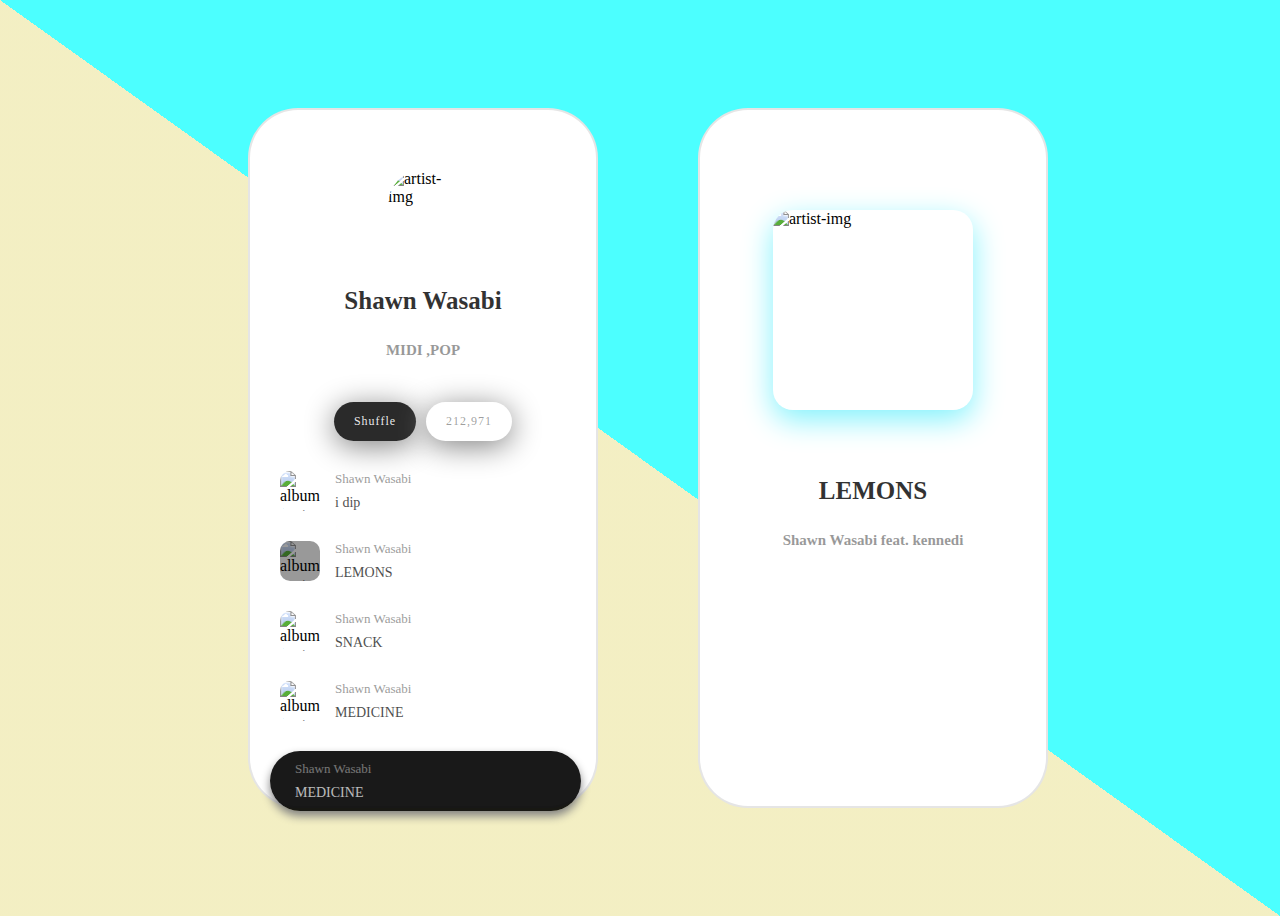
==== challenge4/index.html @ ba96bcb3 "challenge4 Left Screen" ====
<!DOCTYPE html>
<html>
    <head>
        <meta charset="utf-8" />
        <meta name="viewport" content="width=device-width" />
        <title>You Are Awesome!</title>
        <link rel="stylesheet" href="https://cdn.jsdelivr.net/npm/reset-css@5.0.1/reset.min.css" />
        <link rel="stylesheet" href="https://cdn.jsdelivr.net/gh/FortAwesome/Font-Awesome@5.14.0/css/all.min.css" />
        <link rel="stylesheet" href="css/style.css" />
    </head>
    <body>
        <div class="phone-screens">
            <div class="phone-screen">
                <header class="screen-header">
                    <a href=""><i class="fas fa-arrow-left"></i></a>
                    <a href=""><i class="fas fa-search"></i></a>
                </header>
                <main class="phone-main">
                    <div class="phone-main__info-section">
                        <img
                            class="phone-main__info-img"
                            src="https://cdna.artstation.com/p/assets/images/images/006/881/524/large/adrian-ramos-shawn-wasabi.jpg?1501955681"
                            alt="artist-img"
                        />
                        <h1 class="phone-main__info-title">Shawn Wasabi</h1>
                        <h2 class="phone-main__info-subtitle">MIDI ,POP</h2>
                    </div>

                    <div class="phone-main__button-section">
                        <div class="phone-main__button">
                            <span><i class="fas fa-random fa-lg"></i></span>
                            <span>Shuffle</span>
                        </div>
                        <div class="phone-main__button">
                            <span class="phone-main__btn-heart"><i class="fas fa-heart fa-lg"></i></span>
                            <span class="phone-main__btn-count">212,971</span>
                        </div>
                    </div>

                    <div class="phone-main__playlist-section">
                        <div class="phone-main__playlist">
                            <img
                                class="phone-main__playlist-img"
                                src="https://i.ytimg.com/vi/2JB37WZU62Q/maxresdefault.jpg"
                                alt="album-img"
                            />
                            <div class="phone-main__playlist-right">
                                <div class="phone-main__playlist-text">
                                    <span class="phone-main__playlist-title">Shawn Wasabi</span>
                                    <span class="phone-main__playlist-subtitle">i dip</span>
                                </div>
                                <a href=""><i class="fas fa-ellipsis-v"></i></a>
                            </div>
                        </div>
                        <div class="phone-main__playlist">
                            <img
                                class="phone-main__playlist-img"
                                src="https://image.bugsm.co.kr/album/images/500/9703/970385.jpg"
                                alt="album-img"
                            />
                            <div class="phone-main__playlist-playing">
                                <i class="fas fa-play"></i>
                            </div>
                            <div class="phone-main__playlist-right">
                                <div class="phone-main__playlist-text">
                                    <span class="phone-main__playlist-title">Shawn Wasabi</span>
                                    <span class="phone-main__playlist-subtitle">LEMONS</span>
                                </div>
                                <a href=""><i class="fas fa-ellipsis-v"></i></a>
                            </div>
                        </div>
                        <div class="phone-main__playlist">
                            <img
                                class="phone-main__playlist-img"
                                src="https://image.bugsm.co.kr/album/images/500/9483/948334.jpg"
                                alt="album-img"
                            />
                            <div class="phone-main__playlist-right">
                                <div class="phone-main__playlist-text">
                                    <span class="phone-main__playlist-title">Shawn Wasabi</span>
                                    <span class="phone-main__playlist-subtitle">SNACK</span>
                                </div>
                                <a href=""><i class="fas fa-ellipsis-v"></i></a>
                            </div>
                        </div>
                        <div class="phone-main__playlist">
                            <img
                                class="phone-main__playlist-img"
                                src="http://image.genie.co.kr/Y/IMAGE/IMG_ALBUM/081/561/138/81561138_1599120928118_1_600x600.JPG"
                                alt="album-img"
                            />
                            <div class="phone-main__playlist-right">
                                <div class="phone-main__playlist-text">
                                    <span class="phone-main__playlist-title">Shawn Wasabi</span>
                                    <span class="phone-main__playlist-subtitle">MEDICINE</span>
                                </div>
                                <a href=""><i class="fas fa-ellipsis-v"></i></a>
                            </div>
                        </div>
                    </div>

                    <div class="phone-main__playing-section">
                        <div class="phone-main__playing-section--title">
                            <div class="phone-main__playlist-text">
                                <span class="phone-main__playlist-title">Shawn Wasabi</span>
                                <span class="phone-main__playlist-subtitle">MEDICINE</span>
                            </div>
                        </div>
                        <div class="phone-main__playing-section--button">
                            <a href=""><i class="fas fa-angle-double-left fa-lg"></i></a>
                            <a href=""><i class="fas fa-pause fa-lg"></i></a>
                            <a href=""><i class="fas fa-angle-double-right fa-lg"></i></a>
                        </div>
                        <div class="phone-main__playing-section--background"></div>
                    </div>
                </main>
            </div>

            <div class="phone-screen">
                <header class="screen-header">
                    <a href=""><i class="fas fa-arrow-left"></i></a>
                    <a href=""><i class="fas fa-ellipsis-v"></i></a>
                </header>
                <main class="phone-main">
                    <div class="phone-main__info-section">
                        <img
                            class="phone-main__album-img"
                            src="https://image.bugsm.co.kr/album/images/500/9703/970385.jpg"
                            alt="artist-img"
                        />
                        <h1 class="phone-main__info-title">LEMONS</h1>
                        <h2 class="phone-main__info-subtitle">Shawn Wasabi feat. kennedi</h2>
                    </div>
                </main>
            </div>
        </div>
    </body>
</html>
---- challenge4/css/style.css ----
/* Components */
@import url('components/phone-screens.css');
@import url('components/screen-header.css');
@import url('components/phone-main.css');
@import url('components/main-info.css');
@import url('components/playlist-section.css');
@import url('components/playing-section.css');

/* Screens */
@import url('screens/button-section.css');

@font-face {
    font-family: 'TmoneyRoundWindExtraBold';
    src: url('https://cdn.jsdelivr.net/gh/projectnoonnu/noonfonts_20-07@1.0/TmoneyRoundWindExtraBold.woff') format('woff');
    font-weight: normal;
    font-style: normal;
}

* {
    box-sizing: border-box;
}

body {
    font-family: 'TmoneyRoundWindExtraBold';
    width: 100vw;
    height: 100vh;
    background: linear-gradient(to bottom left, rgb(0, 255, 255, 0.7) 50%, rgba(238, 232, 170, 0.7) 50%);
}

a {
    color: inherit;
}
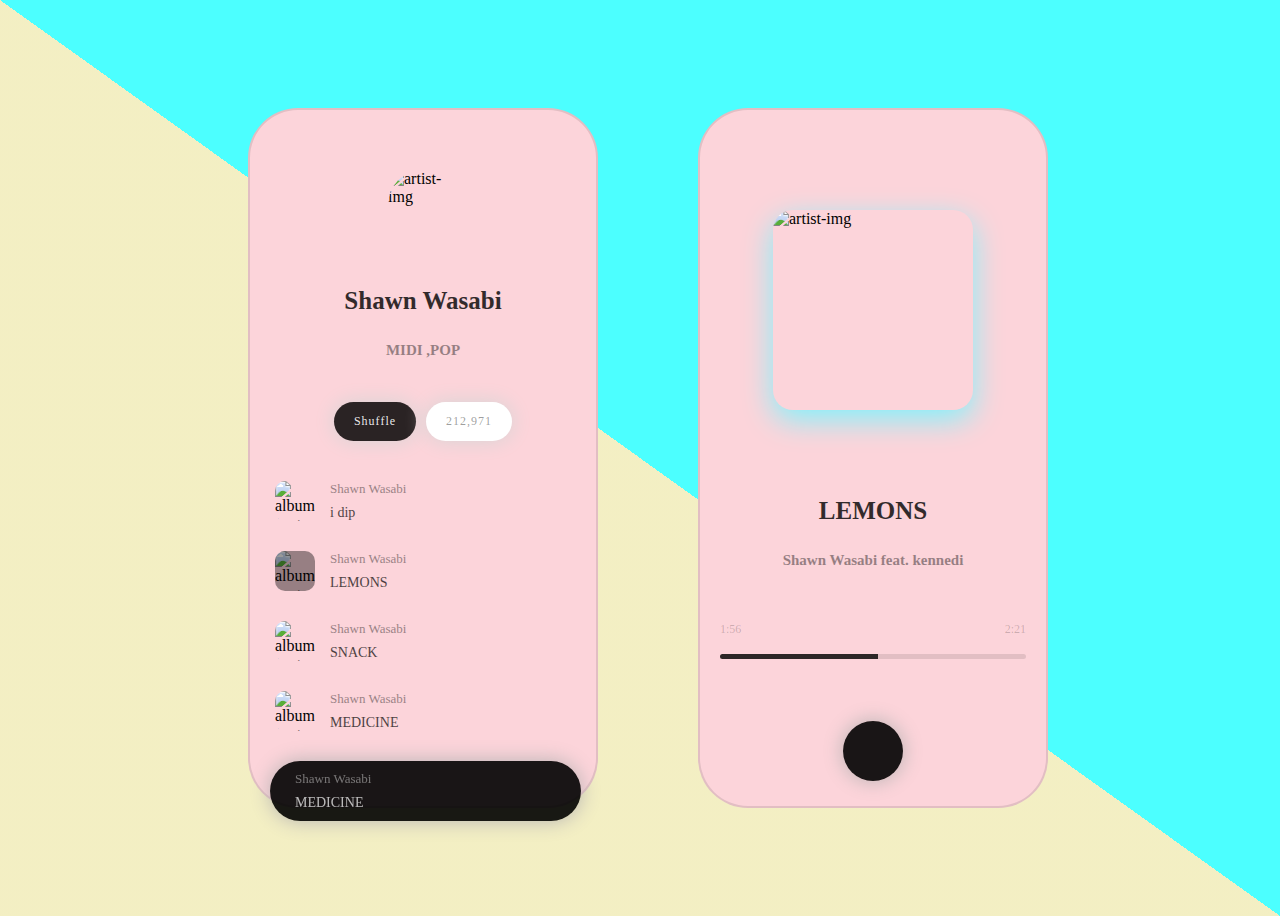
==== commit e6c6702d: "Challenge4 finished right screen" ====
--- a/challenge4/index.html
+++ b/challenge4/index.html
@@ -131,6 +131,24 @@
                         <h1 class="phone-main__info-title">LEMONS</h1>
                         <h2 class="phone-main__info-subtitle">Shawn Wasabi feat. kennedi</h2>
                     </div>
+
+                    <div class="phone-main__time-section">
+                        <div class="time-section__playing-time">
+                            <span class="time-section__start-time">1:56</span>
+                            <span class="time-section__end-time">2:21</span>
+                        </div>
+                        <input type="range" />
+                    </div>
+
+                    <div class="playing-button__section">
+                        <a href=""><i class="fas fa-exchange-alt"></i></a>
+                        <a href=""><i class="fas fa-angle-double-left fa-lg"></i></a>
+                        <div class="playing-button__background">
+                            <i class="fas fa-play fa-lg"></i>
+                        </div>
+                        <a href=""><i class="fas fa-angle-double-right fa-lg"></i></a>
+                        <a href=""><i class="fas fa-random"></i></a>
+                    </div>
                 </main>
             </div>
         </div>
--- a/challenge4/css/style.css
+++ b/challenge4/css/style.css
@@ -8,6 +8,8 @@
 
 /* Screens */
 @import url('screens/button-section.css');
+@import url('screens/time-section.css');
+@import url('screens/playing-button.css');
 
 @font-face {
     font-family: 'TmoneyRoundWindExtraBold';
